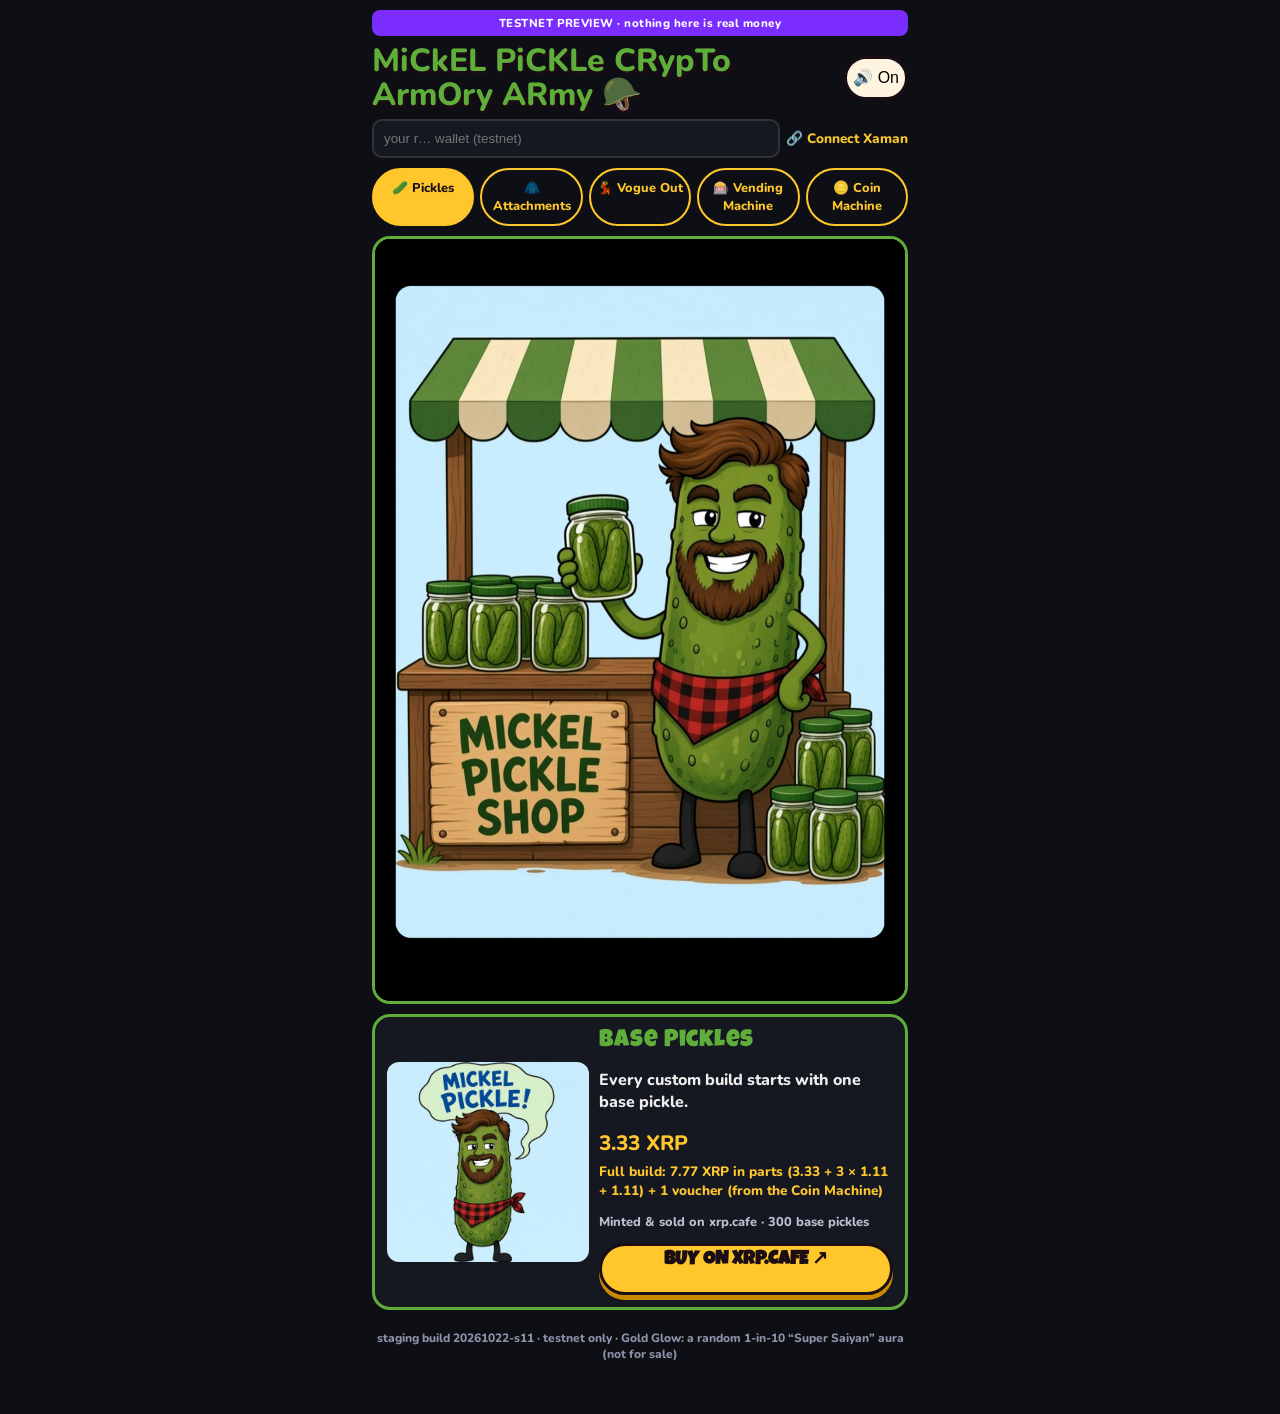
==== ashes.html @ 777d08bf "testnet preview" ====
<!doctype html><html lang="en"><head><meta charset="utf-8"><meta name="viewport" content="width=device-width,initial-scale=1,viewport-fit=cover">
<title>MiCkEL PiCKLe CRypTo ArmOry ARmy 🪖 · From the Ashes (TESTNET)</title><link rel="stylesheet" href="ashes.css?v=20261022-s11"></head>
<body>
<div class="net">TESTNET PREVIEW · nothing here is real money</div>
<header class="hd"><h1 class="disp">MiCkEL PiCKLe CRypTo ArmOry ARmy 🪖</h1><button id="mute" class="mute" type="button"></button></header>
<div class="wal"><input id="w" placeholder="your r… wallet (testnet)" autocomplete="off"><a href="#" id="connect">🔗 Connect Xaman</a></div>
<nav class="tabs"><a href="#shop" data-t="shop" class="on">🥒 Pickles</a><a href="#att" data-t="att">🧥 Attachments</a><a href="#vogue" data-t="vogue">💃 Vogue Out</a><a href="#ashes" data-t="ashes">🎰 Vending Machine</a><a href="#coin" data-t="coin">🪙 Coin Machine</a></nav>
<section id="t-shop" class="tab">
 <div class="banner cafeb"><img src="img/cafe_shop_pickles.jpg" alt="Mickel Pickle Shop on xrp.cafe"></div>
 <div class="card hero"><img src="img/base_standing_logo.jpg" alt="Base Mickel Pickle"><div><h2 class="disp">Base Pickles</h2><p>Every custom build starts with one base pickle.</p>
 <p class="price"><span id="pBase">3.33 XRP</span></p><p class="full">Full build: 7.77 XRP in parts (3.33 + 3 × 1.11 + 1.11) + 1 voucher (from the Coin Machine)</p><p class="note">Minted &amp; sold on xrp.cafe · 300 base pickles</p>
 <a class="btn gold cafe" href="https://xrp.cafe" target="_blank" rel="noopener">BUY ON XRP.CAFE ↗</a></div></div>
</section>
<section id="t-att" class="tab" hidden>
 <div class="banner cafeb"><img src="img/cafe_shop_attachments.jpg" alt="Mickel Pickle Attachments on xrp.cafe"></div>
 <p class="full">Full build: 7.77 XRP in parts (3.33 + 3 × 1.11 + 1.11) + 1 voucher (from the Coin Machine)</p><p class="note">9 attachments · pick any 3 for each build · <b id="pAtt">1.11 XRP</b> each · minted &amp; sold on xrp.cafe</p><p><a class="btn gold cafe" href="https://xrp.cafe" target="_blank" rel="noopener">BUY ON XRP.CAFE ↗</a></p>
 <div class="grid" id="attGrid"></div>
 <div class="banner lineup"><img src="img/lineup_10.jpg" alt="Attachments lineup"></div>
</section>
<section id="t-vogue" class="tab" hidden>
 <div class="banner cafeb"><img src="img/cafe_shop_vogue_out.jpg" alt="MiCkLe PiCKLe Vogue Out on xrp.cafe"></div>
 <p class="full">Full build: 7.77 XRP in parts + 1 voucher (from the Coin Machine)</p><p class="note">MiCkLe PiCKLe Vogue Out · 333 poses (111 of each) · <b id="pPose">1.11 XRP</b> each · minted &amp; sold on xrp.cafe<br>Your pose decides how your finished pickle stands, and its creature arms and legs.</p>
 <div class="grid" id="poseGrid"></div><p><a class="btn gold cafe" href="https://xrp.cafe" target="_blank" rel="noopener">BUY ON XRP.CAFE ↗</a></p>
</section>
<section id="t-ashes" class="tab" hidden>
 <div class="vm">
  <div class="vm-marquee"><div class="disp vm-brand">MICKEL PICKLE</div><div class="vm-slogan">Pay a nickel! Get a pickle! A pickle in every can!</div><div class="vm-sub">VENDING MACHINE · process: <b>From the Ashes</b></div></div>
  <div class="vm-body">
   <div class="vm-glass">
    <div class="vm-row"><span class="vm-lbl">A · BASE</span><div class="vm-slots" id="myBases" data-r="A"></div></div>
    <div class="vm-row"><span class="vm-lbl">B · ATTACHMENTS <span id="nAtt">0/3</span></span><div class="vm-slots" id="myAtts" data-r="B"></div></div>
    <div class="vm-row"><span class="vm-lbl">C · POSE</span><div class="vm-slots" id="myPoses" data-r="C"></div></div>
    <img class="vm-sticker" src="img/can_armory_army.png" alt="">
   </div>
   <div class="vm-panel">
    <div class="vm-screen" id="status">Load 1 base + 3 attachments + 1 pose</div>
    <div class="vm-coin"><span class="vm-coinslot vm-billslot"></span><small id="vmPay">VOUCHER SLOT<br>insert 1 voucher</small><small class="vm-getv">Get your voucher at the Coin Machine.</small></div>
    <div class="vm-keys"><span>A</span><span>B</span><span>C</span><span>1</span><span>2</span><span>3</span><span>4</span><span>5</span><span>✓</span></div>
    <div class="vm-builds" id="myBuilds"></div>
    <button class="btn vm-build" id="build" type="button" disabled>BURN &amp; BUILD</button>
   </div>
  </div>
  <div class="vm-tray"><div class="vm-flames"></div><div class="canbox"><img id="can" src="img/can_armory_army.png" alt="Mickel Pickle can"><img id="result" alt="Your new Mickel Pickle" hidden></div><span class="vm-push">PUSH</span></div>
 </div>
 <p class="lore">“To become a phoenix, you must be reborn from your ashes.”</p>
 <div class="cost"><b>Full build: 7.77 XRP in parts + 1 voucher</b><br>Season 1: vouchers only · 333 vouchers, one per pickle · max 3 builds per wallet<br><small>Get your voucher at the Coin Machine. 1 signature in Xaman (one Batch): hands over your voucher and sends your 5 picks together, all or nothing. The machine collects the voucher (it is kept, not burned), burns those 5 parts, and hands everything back if anything fails. +1 tap to claim your pickle.</small></div>
 <div id="claims"></div>
</section>
<section id="t-coin" class="tab" hidden>
 <div class="vm cm">
  <div class="vm-marquee"><div class="disp vm-brand">COIN MACHINE</div><div class="vm-slogan">Coins in! Dollars out!</div><div class="vm-sub">Mickel Nickel voucher printer <span class="soon">TESTNET</span></div></div>
  <div class="cm-body">
   <div class="cm-hopper"><span class="vm-lbl">COIN HOPPER</span>
    <div class="cm-coins" id="cmCoins" data-demo="1"><i class="c ag">10K</i><i class="c cu">1K</i><i class="c cu">1K</i><i class="c cu">1K</i><i class="c ag">10K</i><i class="c cu">1K</i><i class="c cu">1K</i><i class="c cu">1K</i><i class="c ag">10K</i><i class="c cu">1K</i><i class="c cu">1K</i><i class="c cu">1K</i><i class="c ag">10K</i><i class="c cu">1K</i></div>
    <div class="cm-funnel"><span class="vm-coinslot"></span></div>
    <div class="cm-legend"><span><i class="c cu sm"></i>Copper 1,000</span><span><i class="c ag sm"></i>Silver 10,000</span><span><i class="c au sm"></i>Gold 100,000</span></div>
   </div>
   <div class="vm-panel"><span class="vm-lbl">TOTAL</span><div class="cm-total"><span class="cm-count" id="cmCount">50,000</span><small>4 Silver + 10 Copper</small><br><small>/ 50,000</small></div>
    <div class="cm-bar"><i></i></div><button class="btn vm-build" id="cmInsert" type="button" disabled>INSERT COINS</button><div class="vm-builds" id="cmMine"></div></div>
  </div>
  <div class="cm-billslot"><div class="cm-mouth"></div><img class="cm-bill" src="img/voucher_50000_bill.jpg" alt="50,000 Mickel Nickel bill voucher"></div>
 </div>
 <div class="cost"><b>Drop in any mix of Mickel Nickel coin NFTs worth exactly 50,000 per bill: 50K = 1 bill, 1 Gold (100K) = 2 bills, 150K = 3.</b> The bill pays for one custom build in the Vending Machine, where it is collected (not burned).<br><small>Rules: Copper coins are burned · Gold &amp; Silver coins are kept · max 3 vouchers per wallet · exact multiples of 50,000 only, or everything is handed back · max 3 vouchers per wallet counts every bill · TESTNET preview, not live.</small><div id="cmStatus" class="vm-screen" style="margin-top:8px">Connect a TESTNET wallet, tap your coins to fill the hopper to exactly 50,000.</div><div class="note" id="cmSigs"></div><div id="cmClaims"></div></div>
</section>
<div id="qr" hidden><img id="qri" alt="Scan with Xaman"><p class="small">Scan with Xaman (TESTNET)</p></div>
<p class="small foot">staging build 20261022-s11 · testnet only · Gold Glow: a random 1-in-10 “Super Saiyan” aura (not for sale)</p>
<script src="config.js"></script><script src="ashes.js?v=20261022-s11"></script>
</body></html>
---- ashes.css ----
@font-face{font-family:"Luckiest Guy";src:url(fonts/luckiest-guy.woff2) format("woff2");font-display:swap}
@font-face{font-family:"Nunito";font-weight:800;src:url(fonts/nunito-800.woff2) format("woff2");font-display:swap}
:root{--ink:#1a0d14;--cream:#fff4e0;--gold:#ffc72c;--goldd:#c98900;--green:#1f9d4a;--pickle:#5fae3a;--fire:#ff5a1f}
*{box-sizing:border-box}body{margin:0 auto;max-width:560px;padding:10px 12px 40px;background:#0d0f14;color:#eee;font-family:"Nunito",system-ui,sans-serif;font-weight:800}
.disp{font-family:"Luckiest Guy",sans-serif;font-weight:400;letter-spacing:.03em}
.net{background:#7b2cff;color:#fff;text-align:center;font-size:.72rem;padding:5px;border-radius:8px;letter-spacing:.04em}
.hd{display:flex;align-items:center;gap:8px;margin:8px 0}.hd h1{flex:1;margin:0;font-family:"Nunito",system-ui,sans-serif;font-weight:800;text-transform:none;letter-spacing:0;font-size:clamp(1.25rem,6vw,2rem);line-height:1.05;color:var(--pickle);text-shadow:0 3px 0 var(--ink),3px 3px 0 var(--ink)}
.mute{min-width:44px;height:44px;border-radius:999px;border:3px solid var(--ink);background:var(--cream);font-size:1rem;cursor:pointer}
.wal{display:flex;gap:6px;align-items:center}.wal input{flex:1;min-width:0;padding:10px;border-radius:10px;border:2px solid #333;background:#151821;color:#eee}
#connect{color:var(--gold);text-decoration:none;font-size:.85rem;white-space:nowrap}
.tabs{display:flex;gap:6px;margin:10px 0}.tabs a{flex:1;text-align:center;padding:9px 4px;border-radius:999px;border:2px solid var(--gold);color:var(--gold);text-decoration:none;font-size:.8rem}
.tabs a.on{background:var(--gold);color:var(--ink)}.tab[hidden]{display:none}
.card{background:#151821;border:3px solid var(--pickle);border-radius:18px;padding:12px}.banner{margin-bottom:10px}.hero{display:grid;grid-template-columns:40% 1fr;gap:10px;align-items:center}
.hero img{width:100%;border-radius:12px}.hero h2{margin:0;color:var(--pickle)}
.price{font-size:1.3rem;color:var(--gold);margin:.3rem 0}.tbd{background:#ff3d9a;color:#fff;font-size:.62rem;padding:2px 6px;border-radius:999px;vertical-align:middle}
.stock,.cap{margin:.2rem 0;font-size:.8rem;color:#b9c0d0}
.banner{position:relative;border-radius:18px;overflow:hidden;border:3px solid var(--pickle)}.banner img{width:100%;display:block;max-height:440px;object-fit:cover;object-position:top}
.tagline{position:absolute;left:0;right:0;bottom:0;margin:0;padding:14px 8px 10px;text-align:center;font-size:clamp(1.5rem,8vw,2.2rem);color:var(--gold);text-shadow:0 3px 0 var(--ink),2px 2px 0 var(--ink);background:linear-gradient(#0000,#000c)}
.note{font-size:.8rem;color:#b9c0d0}
.grid{display:grid;grid-template-columns:repeat(3,1fr);gap:8px}.grid.sm{grid-template-columns:repeat(4,1fr)}
.it{background:var(--cream);color:var(--ink);border-radius:12px;padding:6px;text-align:center;font-size:.68rem;border:3px solid transparent;cursor:pointer;line-height:1.15}
.it img{width:100%;aspect-ratio:1;object-fit:contain;border-radius:8px}.it.sel{border-color:var(--fire);box-shadow:0 0 0 2px var(--gold)}.it.off{opacity:.45}
.it .left{display:block;color:#666;font-size:.62rem}.it button{margin-top:4px;width:100%;border:2px solid var(--ink);border-radius:999px;background:var(--gold);font:inherit;padding:4px}
.btn{border:3px solid var(--ink);border-radius:999px;min-height:52px;width:100%;font-family:"Luckiest Guy",sans-serif;font-size:1.2rem;cursor:pointer}
.gold{background:var(--gold);color:var(--ink);box-shadow:0 5px 0 var(--goldd)}.btn:disabled{opacity:.5}.big{font-size:1.6rem;min-height:64px;margin-top:10px}
.machine{background:radial-gradient(circle at 50% 70%,#ff5a1f55,#1a0d14 70%);border:4px solid var(--gold);border-radius:22px;padding:12px;text-align:center}
.mtitle{margin:0;font-size:2rem;color:var(--fire);text-shadow:0 3px 0 var(--ink)}.lore{margin:.2rem 0 .5rem;font-size:.8rem;color:var(--cream);font-style:italic}
.canbox{position:relative;height:min(62vw,300px);display:grid;place-items:center}.canbox img{height:100%;width:100%;object-fit:contain;border-radius:14px;min-height:0}.canbox{overflow:hidden}
#can.shake{animation:shake .35s infinite}@keyframes shake{0%,100%{transform:rotate(0)}25%{transform:rotate(-6deg) translateX(-4px)}75%{transform:rotate(6deg) translateX(4px)}}
#result.pop{animation:pop .7s cubic-bezier(.2,1.6,.4,1)}#result.drop{animation:drop 1.1s cubic-bezier(.3,1.5,.5,1)}#result.burst{animation:burst .6s ease-out}@keyframes drop{0%{transform:translateY(-120%)}70%{transform:translateY(4%)}to{transform:none}}@keyframes burst{0%{transform:scale(.3) rotate(-8deg);opacity:0;filter:brightness(3)}to{transform:none;opacity:1;filter:none}}@keyframes pop{0%{transform:translateY(60%) scale(.2);opacity:0}to{transform:none;opacity:1}}
.status{margin-top:8px;min-height:2.4em;color:var(--gold);font-size:.95rem}
h3{font-size:.95rem;margin:14px 0 6px;color:var(--pickle)}.cost{margin-top:12px;font-size:.85rem;color:var(--cream)}.cost small{color:#b9c0d0}
#qr{text-align:center;margin:10px 0}#qr img{background:#fff;padding:8px;border-radius:8px}.small{font-size:.75rem;color:#8a93a8}.foot{text-align:center;margin-top:20px}
#claims a{display:block;margin-top:8px;padding:12px;border-radius:999px;text-align:center;background:var(--gold);color:var(--ink);text-decoration:none;border:3px solid var(--ink)}
.full{margin:.3rem 0;color:var(--gold);font-size:.85rem}.it .qty{position:absolute;top:4px;right:4px;background:var(--fire);color:#fff;border-radius:999px;padding:1px 6px;font-size:.65rem}.it{position:relative}

.btn.cafe{display:inline-block;text-decoration:none;text-align:center;color:var(--ink)}.it a.cafe{display:block;margin-top:4px;border:2px solid var(--ink);border-radius:999px;background:var(--gold);color:var(--ink);text-decoration:none;padding:4px;font-weight:700}
/* s10 vending + coin machine reskin */
:root{--pink:#ff2d95}
.vm{position:relative;margin:4px auto 10px;max-width:760px;background:linear-gradient(160deg,#1f9d4a,#0f5e2b 60%,#0a3f1d);border:5px solid var(--ink);border-radius:26px 26px 14px 14px;padding:12px;box-shadow:0 0 0 4px var(--gold),0 14px 0 #06210f,0 20px 40px #000}
.vm-marquee{text-align:center;background:#120a10;border:4px solid var(--gold);border-radius:16px;padding:10px 6px;box-shadow:0 0 18px var(--pink),inset 0 0 16px #ff2d9555}
.vm-brand{font-size:clamp(1.7rem,8vw,3rem);color:var(--gold);text-shadow:0 0 6px #fff7,0 0 16px var(--gold),3px 3px 0 var(--pink);animation:glow 2s ease-in-out infinite}
@keyframes glow{50%{text-shadow:0 0 2px #fff7,0 0 6px var(--gold),3px 3px 0 var(--pink)}}
.vm-slogan{color:var(--pink);font-size:clamp(.72rem,3.2vw,1rem);text-shadow:0 0 8px var(--pink)}.vm-sub{color:var(--cream);font-size:.72rem;margin-top:4px}
.vm-body{display:grid;grid-template-columns:1fr 150px;gap:10px;margin-top:10px}
.vm-glass{position:relative;background:linear-gradient(120deg,#ffffff22,#ffffff05 40%,#ffffff18);border:4px solid #c9d3d9;border-radius:12px;padding:8px;box-shadow:inset 0 0 30px #000a;overflow:hidden;min-height:300px}
.vm-row{border-bottom:5px solid #9aa6ad;padding:4px 0 6px;margin-bottom:6px;position:relative;z-index:1}.vm-lbl{display:block;color:var(--gold);font-size:.66rem;letter-spacing:.06em}
.vm-slots{display:grid;grid-template-columns:repeat(auto-fill,minmax(64px,1fr));gap:6px;counter-reset:s}
.vm-slots .it{counter-increment:s;background:#fff4e0ee;padding:4px 4px 14px;font-size:.58rem}
.vm-slots .it::after{content:attr(data-code);position:absolute;bottom:2px;left:50%;transform:translateX(-50%);background:var(--ink);color:var(--gold);border-radius:4px;padding:0 5px;font-size:.6rem}
#myBases .it::after{content:"A" counter(s)}#myAtts .it::after{content:"B" counter(s)}#myPoses .it::after{content:"C" counter(s)}
.vm-slots .it::before{content:"";position:absolute;left:6px;right:6px;bottom:12px;height:6px;background:repeating-linear-gradient(90deg,#b8c2c8 0 4px,#6c777d 4px 7px);border-radius:3px}
.vm-slots .note{color:#cfe;font-size:.7rem;margin:4px}
.vm-sticker{position:absolute;right:-14px;bottom:-10px;width:90px;transform:rotate(12deg);opacity:.9;z-index:0}
.vm-panel{background:#1a1d24;border:4px solid var(--ink);border-radius:12px;padding:8px;display:flex;flex-direction:column;gap:8px;align-items:stretch;box-shadow:inset 0 0 0 2px #333}
.vm-screen{background:#032b12;color:#7dff9a;font-family:monospace;font-size:.72rem;border:3px solid #000;border-radius:6px;padding:6px;min-height:58px;text-shadow:0 0 6px #3f6}
.vm-coin{display:flex;gap:6px;align-items:center;color:var(--cream);font-size:.6rem}.vm-coinslot{display:inline-block;width:12px;height:40px;background:#000;border:3px solid var(--gold);border-radius:6px;box-shadow:0 0 8px var(--gold)}
.vm-keys{display:grid;grid-template-columns:repeat(3,1fr);gap:5px}.vm-keys span{background:linear-gradient(#eee,#aaa);color:var(--ink);text-align:center;border-radius:6px;padding:5px 0;font-size:.8rem;border:2px solid var(--ink);box-shadow:0 2px 0 var(--ink)}
.vm-builds{color:var(--gold);font-size:.68rem;text-align:center}
.vm-build{background:radial-gradient(circle at 40% 35%,#ff6ab8,var(--pink) 60%,#a0005a);color:#fff;border:3px solid var(--ink);border-radius:999px;padding:14px 6px;font-family:"Luckiest Guy",sans-serif;font-size:1.05rem;box-shadow:0 5px 0 var(--ink),0 0 14px var(--pink);cursor:pointer}
.vm-build:disabled{filter:saturate(.45) brightness(.8);cursor:not-allowed}
.vm-tray{position:relative;margin-top:12px;background:#08090c;border:4px solid #c9d3d9;border-radius:12px;height:190px;overflow:hidden;box-shadow:inset 0 14px 20px #000}
.vm-tray .canbox{height:100%;position:relative;z-index:1}.vm-tray .canbox img{object-fit:contain}
.vm-flames{position:absolute;inset:auto 0 0 0;height:70px;background:radial-gradient(ellipse at 50% 100%,#ff5a1f,#ff2d9566 45%,transparent 70%);filter:blur(2px);animation:flick 1.2s infinite alternate;z-index:0}
.vm-flames::after{content:"";position:absolute;inset:0;background:radial-gradient(circle,#ccc8 1px,transparent 2px) 0 0/14px 14px;animation:ash 3s linear infinite;opacity:.5}
@keyframes flick{to{opacity:.6;transform:scaleY(1.15)}}@keyframes ash{to{background-position:0 -70px}}
.vm-push{position:absolute;top:6px;left:50%;transform:translateX(-50%);color:#9aa6ad;font-size:.7rem;letter-spacing:.2em;z-index:2}
.vm-x{display:flex;justify-content:space-around;margin-top:8px}.vm-x span{width:34px;height:34px;border-radius:50%;background:radial-gradient(circle at 35% 30%,#fff2a8,var(--gold) 45%,var(--goldd));border:3px solid var(--ink);display:grid;place-items:center;color:var(--ink);font-weight:900}
/* coin machine */
.cm .vm-brand{font-size:clamp(1.5rem,7vw,2.6rem)}.soon{background:var(--pink);color:#fff;border-radius:999px;padding:2px 8px;margin-left:4px;box-shadow:0 0 10px var(--pink)}
.cm-body{display:grid;grid-template-columns:1fr 160px;gap:10px;margin-top:10px}
.cm-hopper{background:linear-gradient(120deg,#ffffff22,#ffffff05 40%,#ffffff18);border:4px solid #c9d3d9;border-radius:12px;padding:8px;box-shadow:inset 0 0 30px #000a}
.cm-coins{display:flex;flex-wrap:wrap;justify-content:center;gap:4px;min-height:96px;align-content:flex-end}
.c{display:inline-grid;place-items:center;width:44px;height:44px;border-radius:50%;border:3px solid var(--ink);font-style:normal;font-size:.7rem;color:var(--ink);box-shadow:0 3px 0 var(--ink);animation:fall 2.4s ease-in infinite}
.c:nth-child(2n){animation-delay:.6s}.c:nth-child(3n){animation-delay:1.2s}@keyframes fall{0%{transform:translateY(-14px) rotate(-20deg)}60%,100%{transform:translateY(0) rotate(0)}}
.cu{background:radial-gradient(circle at 35% 30%,#ffc59a,#c8682a 55%,#7a3a12)}.ag{background:radial-gradient(circle at 35% 30%,#fff,#c2c9cf 55%,#7d868c)}.au{background:radial-gradient(circle at 35% 30%,#fff2a8,var(--gold) 50%,var(--goldd))}
.c.sm{width:14px;height:14px;border-width:2px;box-shadow:none;animation:none;vertical-align:middle;margin-right:3px}
.cm-funnel{margin:6px auto 0;width:70%;height:40px;background:linear-gradient(#9aa6ad,#4a5358);clip-path:polygon(0 0,100% 0,60% 100%,40% 100%);display:grid;place-items:end center}
.cm-legend{display:flex;flex-wrap:wrap;gap:8px;justify-content:center;font-size:.62rem;color:var(--cream);margin-top:6px}
.cm-total{background:#1b0010;border:3px solid #000;border-radius:6px;padding:8px 4px;text-align:center;font-family:monospace;color:#ff6ab8;text-shadow:0 0 8px var(--pink)}.cm-count{font-size:1.5rem;display:block}.cm-total small{color:#ffa6d4}
.cm-bar{height:10px;background:#000;border-radius:6px;overflow:hidden;border:2px solid #444}.cm-bar i{display:block;height:100%;width:100%;background:linear-gradient(90deg,var(--green),var(--gold));animation:fill 3s ease-out infinite}@keyframes fill{from{width:0}}
.cm-billslot{position:relative;margin-top:12px;height:180px;overflow:hidden}.cm-mouth{height:16px;background:#000;border:4px solid #c9d3d9;border-radius:8px;box-shadow:0 0 10px var(--gold);position:relative;z-index:2}
.cm-bill{position:absolute;top:6px;left:6%;width:88%;border-radius:6px;box-shadow:0 8px 16px #000;animation:print 4s ease-out infinite;z-index:1}@keyframes print{0%{transform:translateY(-100%)}55%,100%{transform:translateY(0)}}
@media(min-width:900px){body:has(#t-ashes:not([hidden])),body:has(#t-coin:not([hidden])){max-width:820px}}
@media(max-width:520px){.vm-body,.cm-body{grid-template-columns:1fr}.vm-panel{display:grid;grid-template-columns:1fr 1fr;align-items:center}.vm-screen,.vm-build,.vm-builds{grid-column:1/-1}.vm-keys{grid-row:span 1}.vm-glass{min-height:0}.vm-sticker{width:70px}.cm-billslot{height:130px}}
.cm-coins .c{width:36px;height:36px;font-size:.6rem}

.banner.cafeb img{max-height:none;object-fit:contain}.banner.lineup{margin-top:10px}.banner.lineup img{max-height:none}
.cm-coins .c.mine{cursor:pointer;opacity:.55}.cm-coins .c.mine.sel{opacity:1;outline:3px solid var(--pink)}#vmPay label{display:block;margin-top:3px;color:var(--gold);cursor:pointer}
.vm-coin{flex-wrap:wrap}.vm-billslot{width:44px;height:10px}.vm-getv{flex-basis:100%;color:var(--gold);font-size:.6rem}
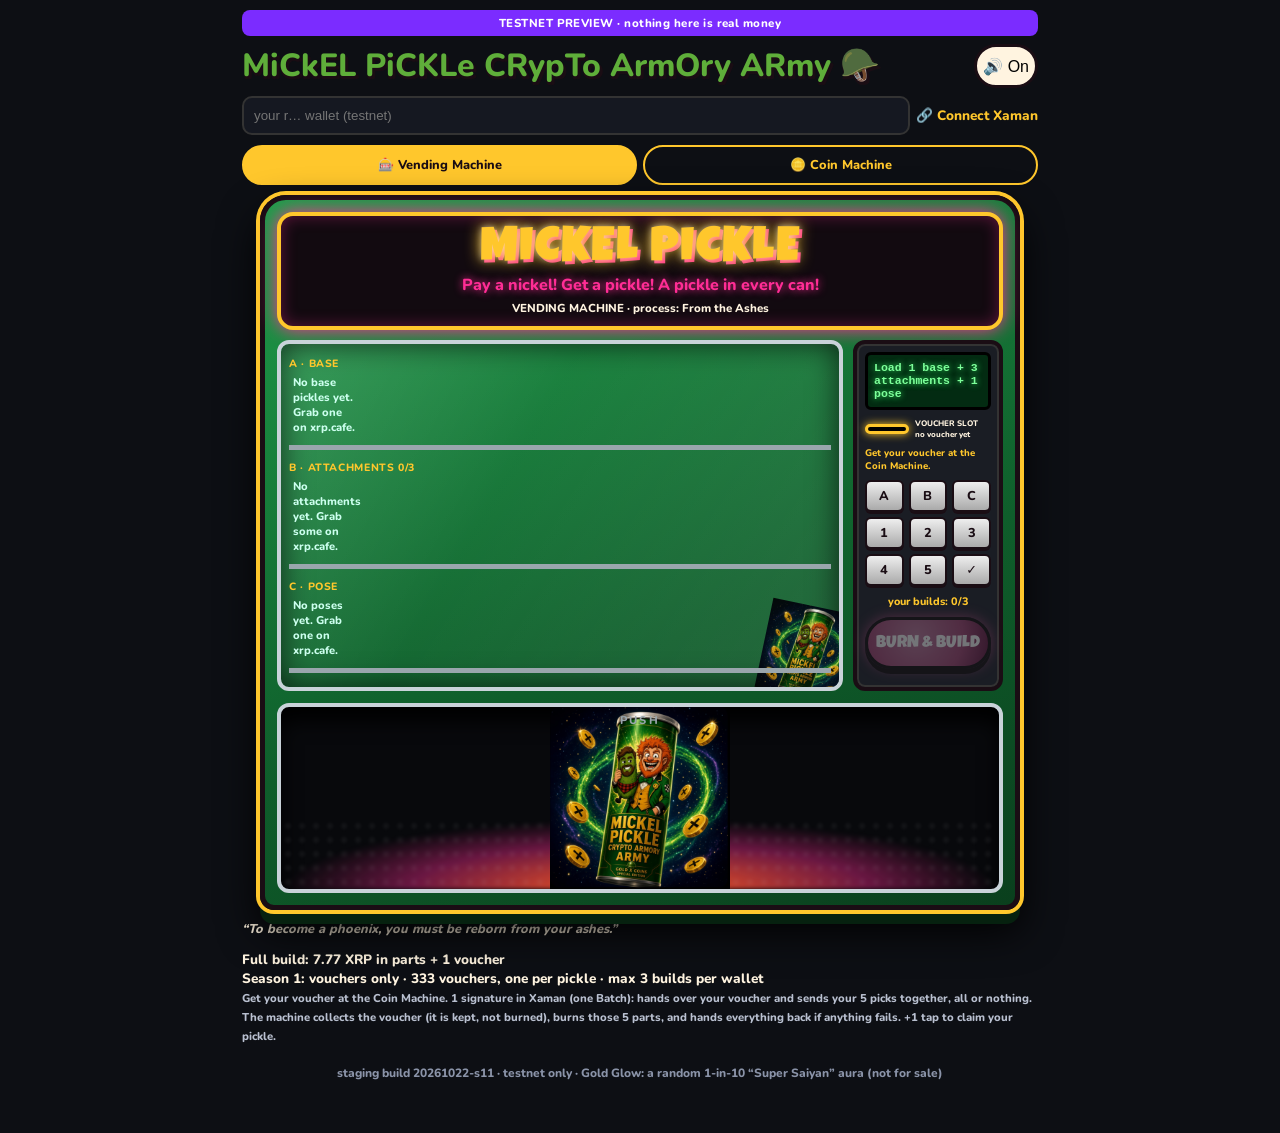
==== commit e41971f3: "CLAIM ALL batch + two tabs only" ====
--- a/ashes.html
+++ b/ashes.html
@@ -4,8 +4,8 @@
 <div class="net">TESTNET PREVIEW · nothing here is real money</div>
 <header class="hd"><h1 class="disp">MiCkEL PiCKLe CRypTo ArmOry ARmy 🪖</h1><button id="mute" class="mute" type="button"></button></header>
 <div class="wal"><input id="w" placeholder="your r… wallet (testnet)" autocomplete="off"><a href="#" id="connect">🔗 Connect Xaman</a></div>
-<nav class="tabs"><a href="#shop" data-t="shop" class="on">🥒 Pickles</a><a href="#att" data-t="att">🧥 Attachments</a><a href="#vogue" data-t="vogue">💃 Vogue Out</a><a href="#ashes" data-t="ashes">🎰 Vending Machine</a><a href="#coin" data-t="coin">🪙 Coin Machine</a></nav>
-<section id="t-shop" class="tab">
+<nav class="tabs"><a href="#ashes" data-t="ashes" class="on">🎰 Vending Machine</a><a href="#coin" data-t="coin">🪙 Coin Machine</a></nav>
+<section id="t-shop" class="tab" hidden>
  <div class="banner cafeb"><img src="img/cafe_shop_pickles.jpg" alt="Mickel Pickle Shop on xrp.cafe"></div>
  <div class="card hero"><img src="img/base_standing_logo.jpg" alt="Base Mickel Pickle"><div><h2 class="disp">Base Pickles</h2><p>Every custom build starts with one base pickle.</p>
  <p class="price"><span id="pBase">3.33 XRP</span></p><p class="full">Full build: 7.77 XRP in parts (3.33 + 3 × 1.11 + 1.11) + 1 voucher (from the Coin Machine)</p><p class="note">Minted &amp; sold on xrp.cafe · 300 base pickles</p>
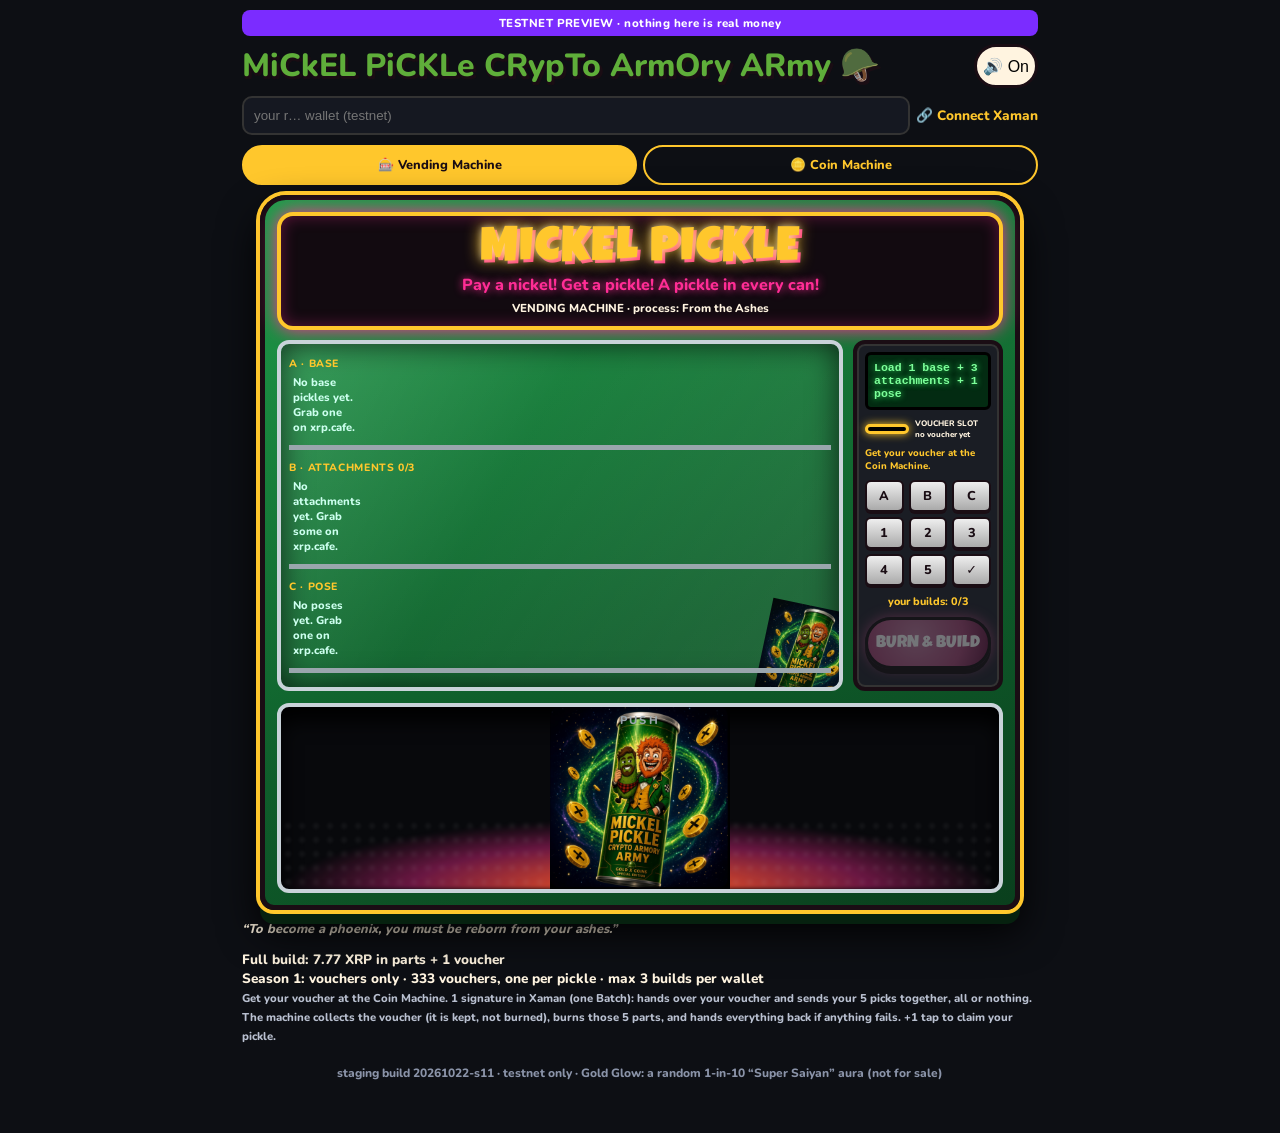
==== commit 0969f307: "Coin Machine: voucher printed screen + resume polling" ====
--- a/ashes.html
+++ b/ashes.html
@@ -1,5 +1,5 @@
 <!doctype html><html lang="en"><head><meta charset="utf-8"><meta name="viewport" content="width=device-width,initial-scale=1,viewport-fit=cover">
-<title>MiCkEL PiCKLe CRypTo ArmOry ARmy 🪖 · From the Ashes (TESTNET)</title><link rel="stylesheet" href="ashes.css?v=20261022-s11"></head>
+<title>MiCkEL PiCKLe CRypTo ArmOry ARmy 🪖 · From the Ashes (TESTNET)</title><link rel="stylesheet" href="ashes.css?v=20261023-s12"></head>
 <body>
 <div class="net">TESTNET PREVIEW · nothing here is real money</div>
 <header class="hd"><h1 class="disp">MiCkEL PiCKLe CRypTo ArmOry ARmy 🪖</h1><button id="mute" class="mute" type="button"></button></header>
@@ -64,5 +64,5 @@
 </section>
 <div id="qr" hidden><img id="qri" alt="Scan with Xaman"><p class="small">Scan with Xaman (TESTNET)</p></div>
 <p class="small foot">staging build 20261022-s11 · testnet only · Gold Glow: a random 1-in-10 “Super Saiyan” aura (not for sale)</p>
-<script src="config.js"></script><script src="ashes.js?v=20261022-s11"></script>
+<script src="config.js"></script><script src="ashes.js?v=20261023-s12"></script>
 </body></html>
--- a/ashes.css
+++ b/ashes.css
@@ -88,3 +88,10 @@
 .banner.cafeb img{max-height:none;object-fit:contain}.banner.lineup{margin-top:10px}.banner.lineup img{max-height:none}
 .cm-coins .c.mine{cursor:pointer;opacity:.55}.cm-coins .c.mine.sel{opacity:1;outline:3px solid var(--pink)}#vmPay label{display:block;margin-top:3px;color:var(--gold);cursor:pointer}
 .vm-coin{flex-wrap:wrap}.vm-billslot{width:44px;height:10px}.vm-getv{flex-basis:100%;color:var(--gold);font-size:.6rem}
+
+.voucher-success{background:linear-gradient(135deg,#1a3a1a,#0d1f0d);border:2px solid #4caf50;border-radius:12px;padding:16px;text-align:center;margin:8px 0;animation:vpop .4s ease-out}
+.voucher-success .big{font-size:1.4em;font-weight:700;color:#a5d6a7;margin-bottom:6px}
+.voucher-success .small{font-size:.85em;opacity:.85}
+.cm-wait{animation:vblink 1.2s ease-in-out infinite}
+@keyframes vpop{from{transform:scale(.92);opacity:0}to{transform:scale(1);opacity:1}}
+@keyframes vblink{50%{opacity:.45}}
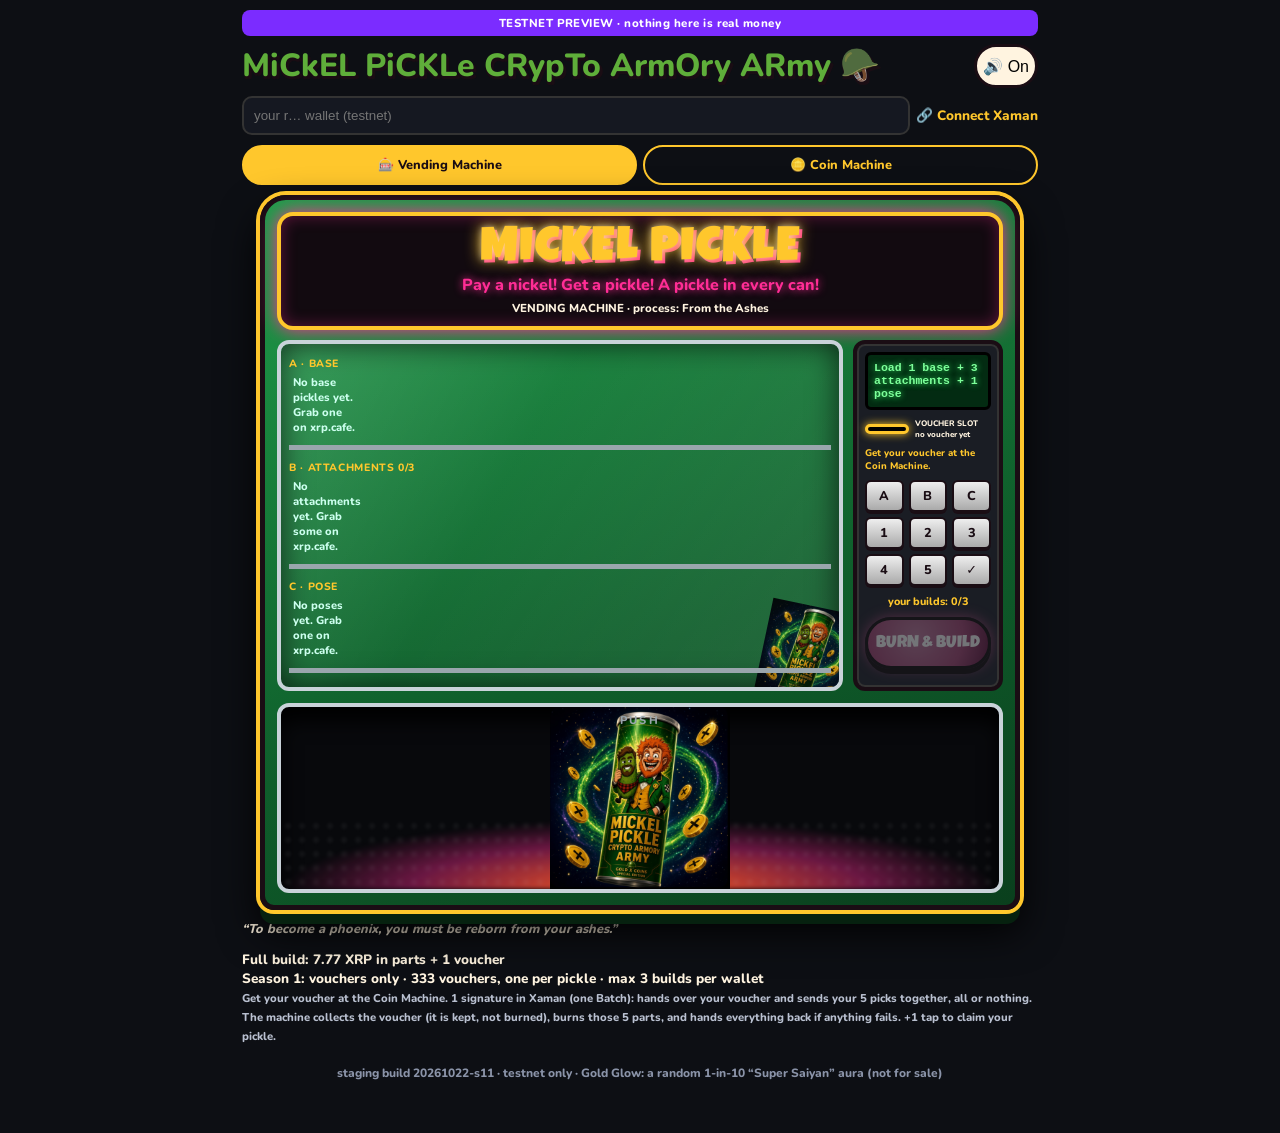
==== commit e6bf6ba1: "TESTNET: voucher print-out reveal, voucher counter, bigger pickle reveal + claim under it, VM pagesh" ====
--- a/ashes.html
+++ b/ashes.html
@@ -1,5 +1,5 @@
 <!doctype html><html lang="en"><head><meta charset="utf-8"><meta name="viewport" content="width=device-width,initial-scale=1,viewport-fit=cover">
-<title>MiCkEL PiCKLe CRypTo ArmOry ARmy 🪖 · From the Ashes (TESTNET)</title><link rel="stylesheet" href="ashes.css?v=20261023-s12"></head>
+<title>MiCkEL PiCKLe CRypTo ArmOry ARmy 🪖 · From the Ashes (TESTNET)</title><link rel="stylesheet" href="ashes.css?v=20261023-vr1"></head>
 <body>
 <div class="net">TESTNET PREVIEW · nothing here is real money</div>
 <header class="hd"><h1 class="disp">MiCkEL PiCKLe CRypTo ArmOry ARmy 🪖</h1><button id="mute" class="mute" type="button"></button></header>
@@ -40,7 +40,7 @@
     <button class="btn vm-build" id="build" type="button" disabled>BURN &amp; BUILD</button>
    </div>
   </div>
-  <div class="vm-tray"><div class="vm-flames"></div><div class="canbox"><img id="can" src="img/can_armory_army.png" alt="Mickel Pickle can"><img id="result" alt="Your new Mickel Pickle" hidden></div><span class="vm-push">PUSH</span></div>
+  <div class="vm-tray" id="vmTray"><div class="vm-flames"></div><div class="canbox"><img id="can" src="img/can_armory_army.png" alt="Mickel Pickle can"><img id="result" alt="Your new Mickel Pickle" hidden></div><span class="vm-push">PUSH</span></div><div id="vmBanner" hidden>🎉 YOUR CUSTOM PICKLE!</div><div id="vmClaims"></div>
  </div>
  <p class="lore">“To become a phoenix, you must be reborn from your ashes.”</p>
  <div class="cost"><b>Full build: 7.77 XRP in parts + 1 voucher</b><br>Season 1: vouchers only · 333 vouchers, one per pickle · max 3 builds per wallet<br><small>Get your voucher at the Coin Machine. 1 signature in Xaman (one Batch): hands over your voucher and sends your 5 picks together, all or nothing. The machine collects the voucher (it is kept, not burned), burns those 5 parts, and hands everything back if anything fails. +1 tap to claim your pickle.</small></div>
@@ -58,11 +58,11 @@
    <div class="vm-panel"><span class="vm-lbl">TOTAL</span><div class="cm-total"><span class="cm-count" id="cmCount">50,000</span><small>4 Silver + 10 Copper</small><br><small>/ 50,000</small></div>
     <div class="cm-bar"><i></i></div><button class="btn vm-build" id="cmInsert" type="button" disabled>INSERT COINS</button><div class="vm-builds" id="cmMine"></div></div>
   </div>
-  <div class="cm-billslot"><div class="cm-mouth"></div><img class="cm-bill" src="img/voucher_50000_bill.jpg" alt="50,000 Mickel Nickel bill voucher"></div>
+  <div class="cm-billslot"><div class="cm-mouth"></div><img class="cm-bill" src="img/voucher_50000_bill.jpg" alt="50,000 Mickel Nickel bill voucher"></div><div class="cm-vcount" id="cmVcount"></div>
  </div>
  <div class="cost"><b>Drop in any mix of Mickel Nickel coin NFTs worth exactly 50,000 per bill: 50K = 1 bill, 1 Gold (100K) = 2 bills, 150K = 3.</b> The bill pays for one custom build in the Vending Machine, where it is collected (not burned).<br><small>Rules: Copper coins are burned · Gold &amp; Silver coins are kept · max 3 vouchers per wallet · exact multiples of 50,000 only, or everything is handed back · max 3 vouchers per wallet counts every bill · TESTNET preview, not live.</small><div id="cmStatus" class="vm-screen" style="margin-top:8px">Connect a TESTNET wallet, tap your coins to fill the hopper to exactly 50,000.</div><div class="note" id="cmSigs"></div><div id="cmClaims"></div></div>
 </section>
 <div id="qr" hidden><img id="qri" alt="Scan with Xaman"><p class="small">Scan with Xaman (TESTNET)</p></div>
 <p class="small foot">staging build 20261022-s11 · testnet only · Gold Glow: a random 1-in-10 “Super Saiyan” aura (not for sale)</p>
-<script src="config.js"></script><script src="ashes.js?v=20261023-s12"></script>
+<script src="config.js"></script><script src="ashes.js?v=20261023-vr1"></script>
 </body></html>
--- a/ashes.css
+++ b/ashes.css
@@ -31,7 +31,7 @@
 .status{margin-top:8px;min-height:2.4em;color:var(--gold);font-size:.95rem}
 h3{font-size:.95rem;margin:14px 0 6px;color:var(--pickle)}.cost{margin-top:12px;font-size:.85rem;color:var(--cream)}.cost small{color:#b9c0d0}
 #qr{text-align:center;margin:10px 0}#qr img{background:#fff;padding:8px;border-radius:8px}.small{font-size:.75rem;color:#8a93a8}.foot{text-align:center;margin-top:20px}
-#claims a{display:block;margin-top:8px;padding:12px;border-radius:999px;text-align:center;background:var(--gold);color:var(--ink);text-decoration:none;border:3px solid var(--ink)}
+#claims a,#vmClaims a{display:block;margin-top:8px;padding:12px;border-radius:999px;text-align:center;background:var(--gold);color:var(--ink);text-decoration:none;border:3px solid var(--ink)}
 .full{margin:.3rem 0;color:var(--gold);font-size:.85rem}.it .qty{position:absolute;top:4px;right:4px;background:var(--fire);color:#fff;border-radius:999px;padding:1px 6px;font-size:.65rem}.it{position:relative}
 
 .btn.cafe{display:inline-block;text-decoration:none;text-align:center;color:var(--ink)}.it a.cafe{display:block;margin-top:4px;border:2px solid var(--ink);border-radius:999px;background:var(--gold);color:var(--ink);text-decoration:none;padding:4px;font-weight:700}
@@ -95,3 +95,15 @@
 .cm-wait{animation:vblink 1.2s ease-in-out infinite}
 @keyframes vpop{from{transform:scale(.92);opacity:0}to{transform:scale(1);opacity:1}}
 @keyframes vblink{50%{opacity:.45}}
+
+/* voucher reveal + pickle reveal (Oct 23) */
+.cm.working .cm-hopper{animation:shake .3s infinite}.cm.working .vm-coinslot{box-shadow:0 0 16px var(--gold),0 0 30px var(--gold)}
+.cm-funnel{position:relative;overflow:visible}.cm-drop{position:absolute;top:-60px;width:26px!important;height:26px!important;font-size:0!important;animation:cmdrop .9s ease-in forwards;z-index:3}@keyframes cmdrop{to{transform:translateY(70px) rotate(540deg) scale(.5);opacity:0}}
+.cm-billslot.printing .cm-bill{display:none}.cm-billslot.printing{height:240px}
+.cm-out{position:absolute;top:6px;left:8%;width:84%;border-radius:6px;box-shadow:0 10px 20px #000;transform:translateY(calc(-100% - 10px));animation:billout 1.3s cubic-bezier(.3,1.3,.5,1) forwards;z-index:1}@keyframes billout{to{transform:translateY(var(--o)) rotate(var(--r))}}
+.cm-out-tag{position:absolute;bottom:8px;left:50%;transform:translateX(-50%);z-index:3;background:var(--green,#4caf50);color:#000;font-weight:800;padding:4px 12px;border-radius:999px;box-shadow:0 0 14px var(--gold);animation:vpop .4s ease-out;white-space:nowrap}
+.cm-vcount{margin-top:10px;text-align:center;background:#08090c;border:3px solid var(--gold);border-radius:12px;padding:8px;color:var(--cream)}.cm-vcount .vc-n{font-size:2rem;font-weight:800;color:var(--gold);line-height:1}.cm-vcount .vc-bills{font-size:1.4rem;letter-spacing:2px;min-height:1.6rem}.cm-vcount em{font-size:.8rem;opacity:.7}
+.vm-tray{transition:height .6s ease}.vm-tray.reveal{height:min(110vw,440px)}
+#vmBanner{text-align:center;font-weight:800;font-size:1.3rem;color:var(--gold);margin:8px 0 4px;text-shadow:0 0 10px var(--gold)}#vmBanner.vpop{animation:vpop .5s ease-out}
+#vmClaims a{display:block;margin:6px auto;text-align:center}
+@media(max-width:520px){.cm-billslot.printing{height:190px}}
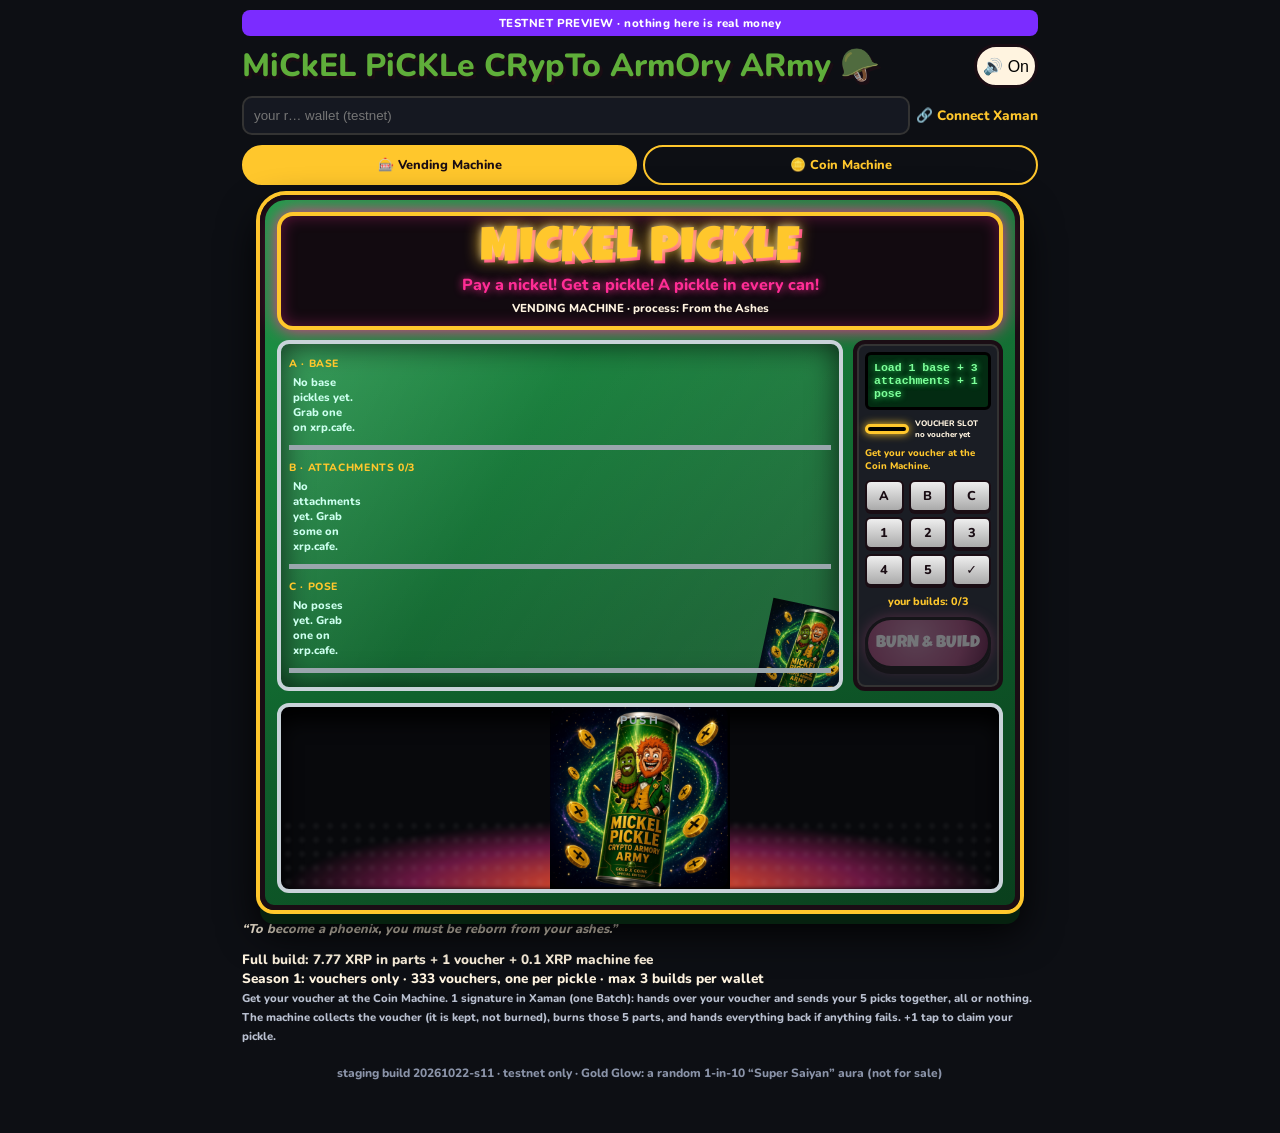
==== commit 78c8ea57: "0.1 XRP machine fee (Coin Machine once per request, Vending once per build)" ====
--- a/ashes.html
+++ b/ashes.html
@@ -43,7 +43,7 @@
   <div class="vm-tray" id="vmTray"><div class="vm-flames"></div><div class="canbox"><img id="can" src="img/can_armory_army.png" alt="Mickel Pickle can"><img id="result" alt="Your new Mickel Pickle" hidden></div><span class="vm-push">PUSH</span></div><div id="vmBanner" hidden>🎉 YOUR CUSTOM PICKLE!</div><div id="vmClaims"></div>
  </div>
  <p class="lore">“To become a phoenix, you must be reborn from your ashes.”</p>
- <div class="cost"><b>Full build: 7.77 XRP in parts + 1 voucher</b><br>Season 1: vouchers only · 333 vouchers, one per pickle · max 3 builds per wallet<br><small>Get your voucher at the Coin Machine. 1 signature in Xaman (one Batch): hands over your voucher and sends your 5 picks together, all or nothing. The machine collects the voucher (it is kept, not burned), burns those 5 parts, and hands everything back if anything fails. +1 tap to claim your pickle.</small></div>
+ <div class="cost"><b>Full build: 7.77 XRP in parts + 1 voucher + 0.1 XRP machine fee</b><br>Season 1: vouchers only · 333 vouchers, one per pickle · max 3 builds per wallet<br><small>Get your voucher at the Coin Machine. 1 signature in Xaman (one Batch): hands over your voucher and sends your 5 picks together, all or nothing. The machine collects the voucher (it is kept, not burned), burns those 5 parts, and hands everything back if anything fails. +1 tap to claim your pickle.</small></div>
  <div id="claims"></div>
 </section>
 <section id="t-coin" class="tab" hidden>
@@ -60,7 +60,7 @@
   </div>
   <div class="cm-billslot"><div class="cm-mouth"></div><img class="cm-bill" src="img/voucher_50000_bill.jpg" alt="50,000 Mickel Nickel bill voucher"></div><div class="cm-vcount" id="cmVcount"></div>
  </div>
- <div class="cost"><b>Drop in any mix of Mickel Nickel coin NFTs worth exactly 50,000 per bill: 50K = 1 bill, 1 Gold (100K) = 2 bills, 150K = 3.</b> The bill pays for one custom build in the Vending Machine, where it is collected (not burned).<br><small>Rules: Copper coins are burned · Gold &amp; Silver coins are kept · max 3 vouchers per wallet · exact multiples of 50,000 only, or everything is handed back · max 3 vouchers per wallet counts every bill · TESTNET preview, not live.</small><div id="cmStatus" class="vm-screen" style="margin-top:8px">Connect a TESTNET wallet, tap your coins to fill the hopper to exactly 50,000.</div><div class="note" id="cmSigs"></div><div id="cmClaims"></div></div>
+ <div class="cost"><b>Drop in any mix of Mickel Nickel coin NFTs worth exactly 50,000 per bill: 50K = 1 bill, 1 Gold (100K) = 2 bills, 150K = 3.</b> The bill pays for one custom build in the Vending Machine, where it is collected (not burned).<br><small>Rules: Copper coins are burned · Gold &amp; Silver coins are kept · max 3 vouchers per wallet · exact multiples of 50,000 only, or everything is handed back · max 3 vouchers per wallet counts every bill · TESTNET preview, not live.</small><div id="cmStatus" class="vm-screen" style="margin-top:8px">Connect a TESTNET wallet, tap your coins to fill the hopper to exactly 50,000.</div><div class="note" id="cmSigs"></div><div class="note"><b>0.1 XRP machine fee per request</b> (paid once, in signature 1; any extra signatures are 1 drop). Refunded if the machine hands your coins back.</div><div id="cmClaims"></div></div>
 </section>
 <div id="qr" hidden><img id="qri" alt="Scan with Xaman"><p class="small">Scan with Xaman (TESTNET)</p></div>
 <p class="small foot">staging build 20261022-s11 · testnet only · Gold Glow: a random 1-in-10 “Super Saiyan” aura (not for sale)</p>
